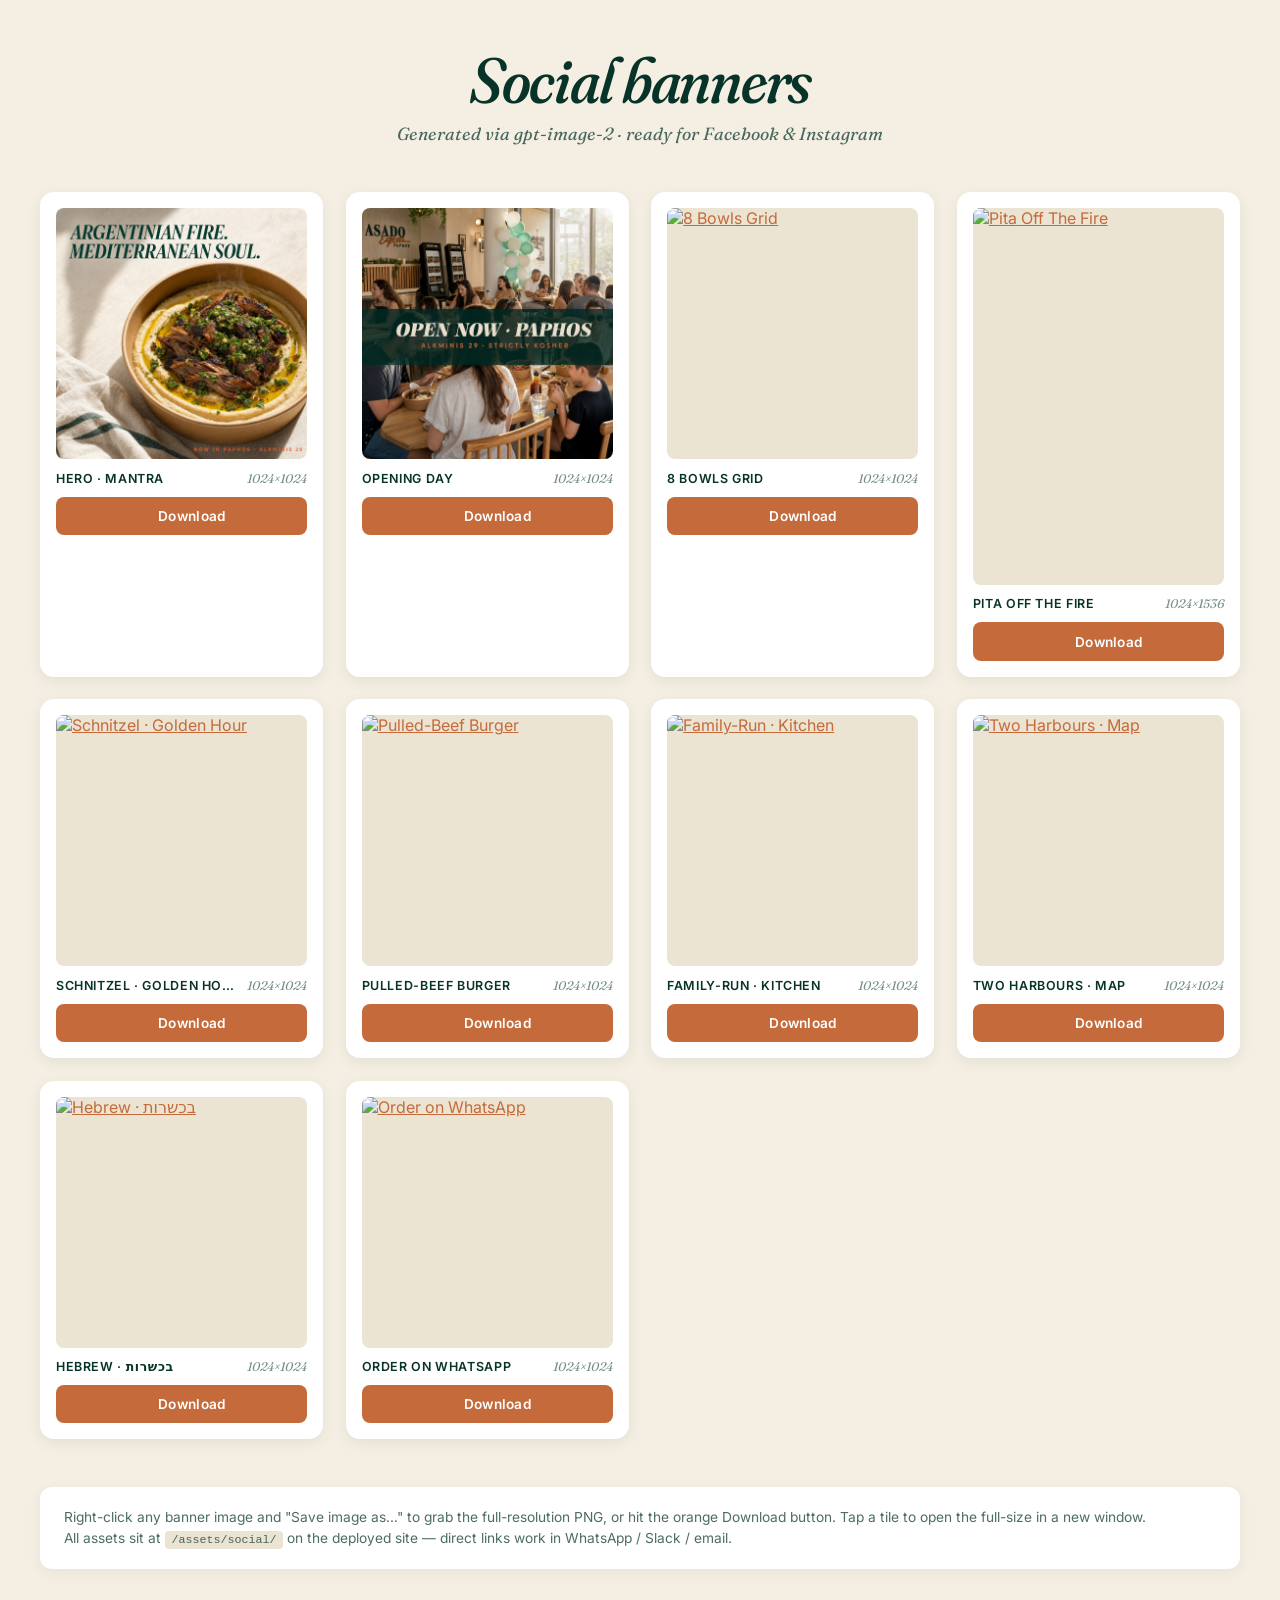
==== social.html @ c288ae0b "Social banner gallery: 10 IG/FB banners via gpt-image-2 + downloadable index page New page: /social." ====
<!doctype html>
<html lang="en" dir="ltr">
<head>
  <meta charset="utf-8" />
  <meta name="viewport" content="width=device-width, initial-scale=1" />
  <title>ASADO Express · Social banners</title>
  <meta name="robots" content="noindex" />
  <meta name="theme-color" content="#073329" />
  <link rel="icon" type="image/svg+xml" href="assets/icons/favicon.svg" />
  <link href="https://fonts.googleapis.com/css2?family=Fraunces:ital,opsz,wght@0,9..144,400..700;1,9..144,400..700&family=Inter:wght@400;500;600;700&display=swap" rel="stylesheet" />
  <style>
    :root {
      --teal: #073329;
      --teal-deep: #0c2f2c;
      --cream: #F5EFE3;
      --cream-deep: #ECE4D2;
      --terracotta: #C46A3B;
      --ink: #1A1A1A;
      --bone: #FFFFFF;
    }
    * { box-sizing: border-box; }
    body {
      margin: 0;
      font-family: 'Inter', system-ui, sans-serif;
      background: var(--cream);
      color: var(--ink);
      padding: 3rem 1.5rem 6rem;
    }
    header {
      max-width: 1200px;
      margin: 0 auto 3rem;
      text-align: center;
    }
    header h1 {
      font-family: 'Fraunces', Georgia, serif;
      font-style: italic;
      font-weight: 500;
      font-size: clamp(2.4rem, 1.6rem + 3vw, 4rem);
      font-variation-settings: "opsz" 144, "SOFT" 60;
      letter-spacing: -0.02em;
      line-height: 1;
      color: var(--teal);
      margin: 0 0 0.7rem;
    }
    header p {
      font-family: 'Fraunces', Georgia, serif;
      font-style: italic;
      font-size: 1.1rem;
      color: rgba(7, 51, 41, 0.72);
      margin: 0;
    }
    .grid {
      max-width: 1200px;
      margin: 0 auto;
      display: grid;
      grid-template-columns: repeat(auto-fill, minmax(260px, 1fr));
      gap: 1.4rem;
    }
    .banner {
      background: var(--bone);
      border-radius: 14px;
      padding: 1rem;
      box-shadow: 0 4px 14px rgba(7, 51, 41, 0.08);
      display: flex;
      flex-direction: column;
      gap: 0.7rem;
      transition: transform 240ms cubic-bezier(.2,.8,.2,1), box-shadow 240ms ease;
    }
    .banner:hover {
      transform: translateY(-3px);
      box-shadow: 0 14px 32px rgba(7, 51, 41, 0.14);
    }
    .banner-img {
      aspect-ratio: 1 / 1;
      border-radius: 8px;
      overflow: hidden;
      background: var(--cream-deep);
      position: relative;
    }
    .banner-img.portrait { aspect-ratio: 2 / 3; }
    .banner-img img {
      width: 100%;
      height: 100%;
      object-fit: cover;
      display: block;
    }
    .banner-meta {
      display: flex;
      justify-content: space-between;
      align-items: center;
      gap: 0.7rem;
    }
    .banner-name {
      font-size: 0.78rem;
      font-weight: 600;
      letter-spacing: 0.05em;
      text-transform: uppercase;
      color: var(--teal);
      flex: 1;
      min-width: 0;
      overflow: hidden;
      text-overflow: ellipsis;
      white-space: nowrap;
    }
    .banner-size {
      font-family: 'Fraunces', Georgia, serif;
      font-style: italic;
      font-size: 0.78rem;
      color: rgba(7, 51, 41, 0.55);
    }
    .download {
      display: inline-flex;
      align-items: center;
      justify-content: center;
      gap: 0.4rem;
      padding: 0.7rem;
      background: var(--terracotta);
      color: var(--bone);
      text-decoration: none;
      border-radius: 8px;
      font-weight: 600;
      font-size: 0.85rem;
      letter-spacing: 0.02em;
      transition: background 200ms ease, transform 200ms ease;
    }
    .download:hover {
      background: #A4552B;
      transform: translateY(-1px);
    }
    .download svg { width: 14px; height: 14px; }
    .meta-bar {
      max-width: 1200px;
      margin: 3rem auto 0;
      padding: 1.2rem 1.5rem;
      background: var(--bone);
      border-radius: 12px;
      font-size: 0.86rem;
      color: rgba(7, 51, 41, 0.72);
      line-height: 1.55;
      box-shadow: 0 4px 14px rgba(7, 51, 41, 0.06);
    }
    .meta-bar code {
      background: var(--cream-deep);
      padding: 0.1rem 0.4rem;
      border-radius: 4px;
      font-size: 0.85em;
    }
    a { color: var(--terracotta); }
  </style>
</head>
<body>
  <header>
    <h1>Social banners</h1>
    <p>Generated via gpt-image-2 · ready for Facebook & Instagram</p>
  </header>

  <div class="grid" id="grid"></div>

  <div class="meta-bar">
    Right-click any banner image and "Save image as…" to grab the full-resolution PNG, or hit the orange Download button. Tap a tile to open the full-size in a new window.<br/>
    All assets sit at <code>/assets/social/</code> on the deployed site — direct links work in WhatsApp / Slack / email.
  </div>

  <script>
    const banners = [
      { slug: '01-hero-mantra-square',     name: 'Hero · Mantra',          size: '1024×1024' },
      { slug: '02-opening-now-square',     name: 'Opening Day',            size: '1024×1024' },
      { slug: '03-bowls-grid-square',      name: '8 Bowls Grid',           size: '1024×1024' },
      { slug: '04-pita-fire-portrait',    name: 'Pita Off The Fire',      size: '1024×1536', portrait: true },
      { slug: '05-schnitzel-square',       name: 'Schnitzel · Golden Hour', size: '1024×1024' },
      { slug: '06-burger-mood-square',     name: 'Pulled-Beef Burger',     size: '1024×1024' },
      { slug: '07-family-run-square',      name: 'Family-Run · Kitchen',   size: '1024×1024' },
      { slug: '08-two-harbours-square',    name: 'Two Harbours · Map',     size: '1024×1024' },
      { slug: '09-hebrew-kosher-square',   name: 'Hebrew · בכשרות',         size: '1024×1024' },
      { slug: '10-whatsapp-order-square',  name: 'Order on WhatsApp',      size: '1024×1024' },
    ];
    const grid = document.getElementById('grid');
    banners.forEach(b => {
      const el = document.createElement('article');
      el.className = 'banner';
      el.innerHTML = `
        <a class="banner-img${b.portrait ? ' portrait' : ''}" href="assets/social/${b.slug}.png" target="_blank" rel="noopener">
          <img src="assets/social/${b.slug}.png" alt="${b.name}" loading="lazy" />
        </a>
        <div class="banner-meta">
          <span class="banner-name">${b.name}</span>
          <span class="banner-size">${b.size}</span>
        </div>
        <a class="download" href="assets/social/${b.slug}.png" download>
          <svg viewBox="0 0 24 24" fill="currentColor" aria-hidden="true"><path d="M12 3v12m0 0l-4-4m4 4l4-4M5 21h14"/></svg>
          Download
        </a>`;
      grid.appendChild(el);
    });
  </script>
</body>
</html>
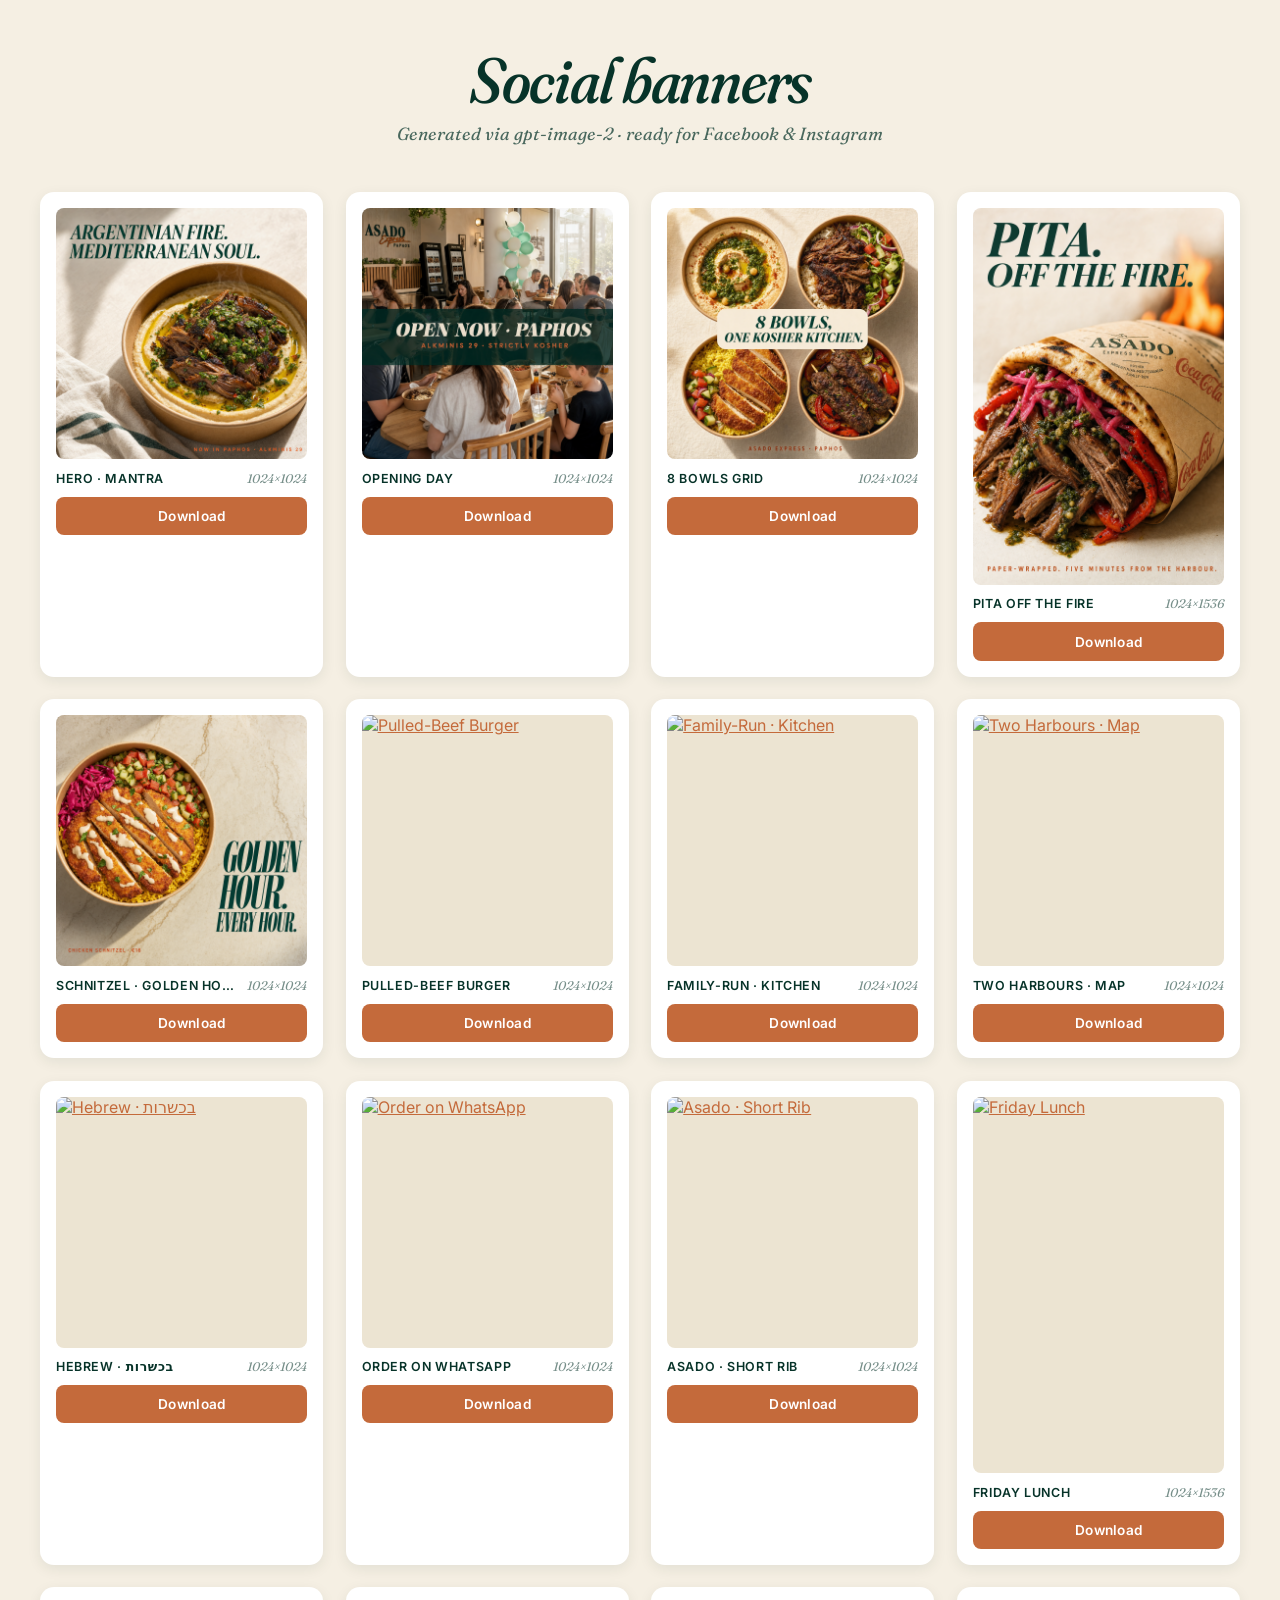
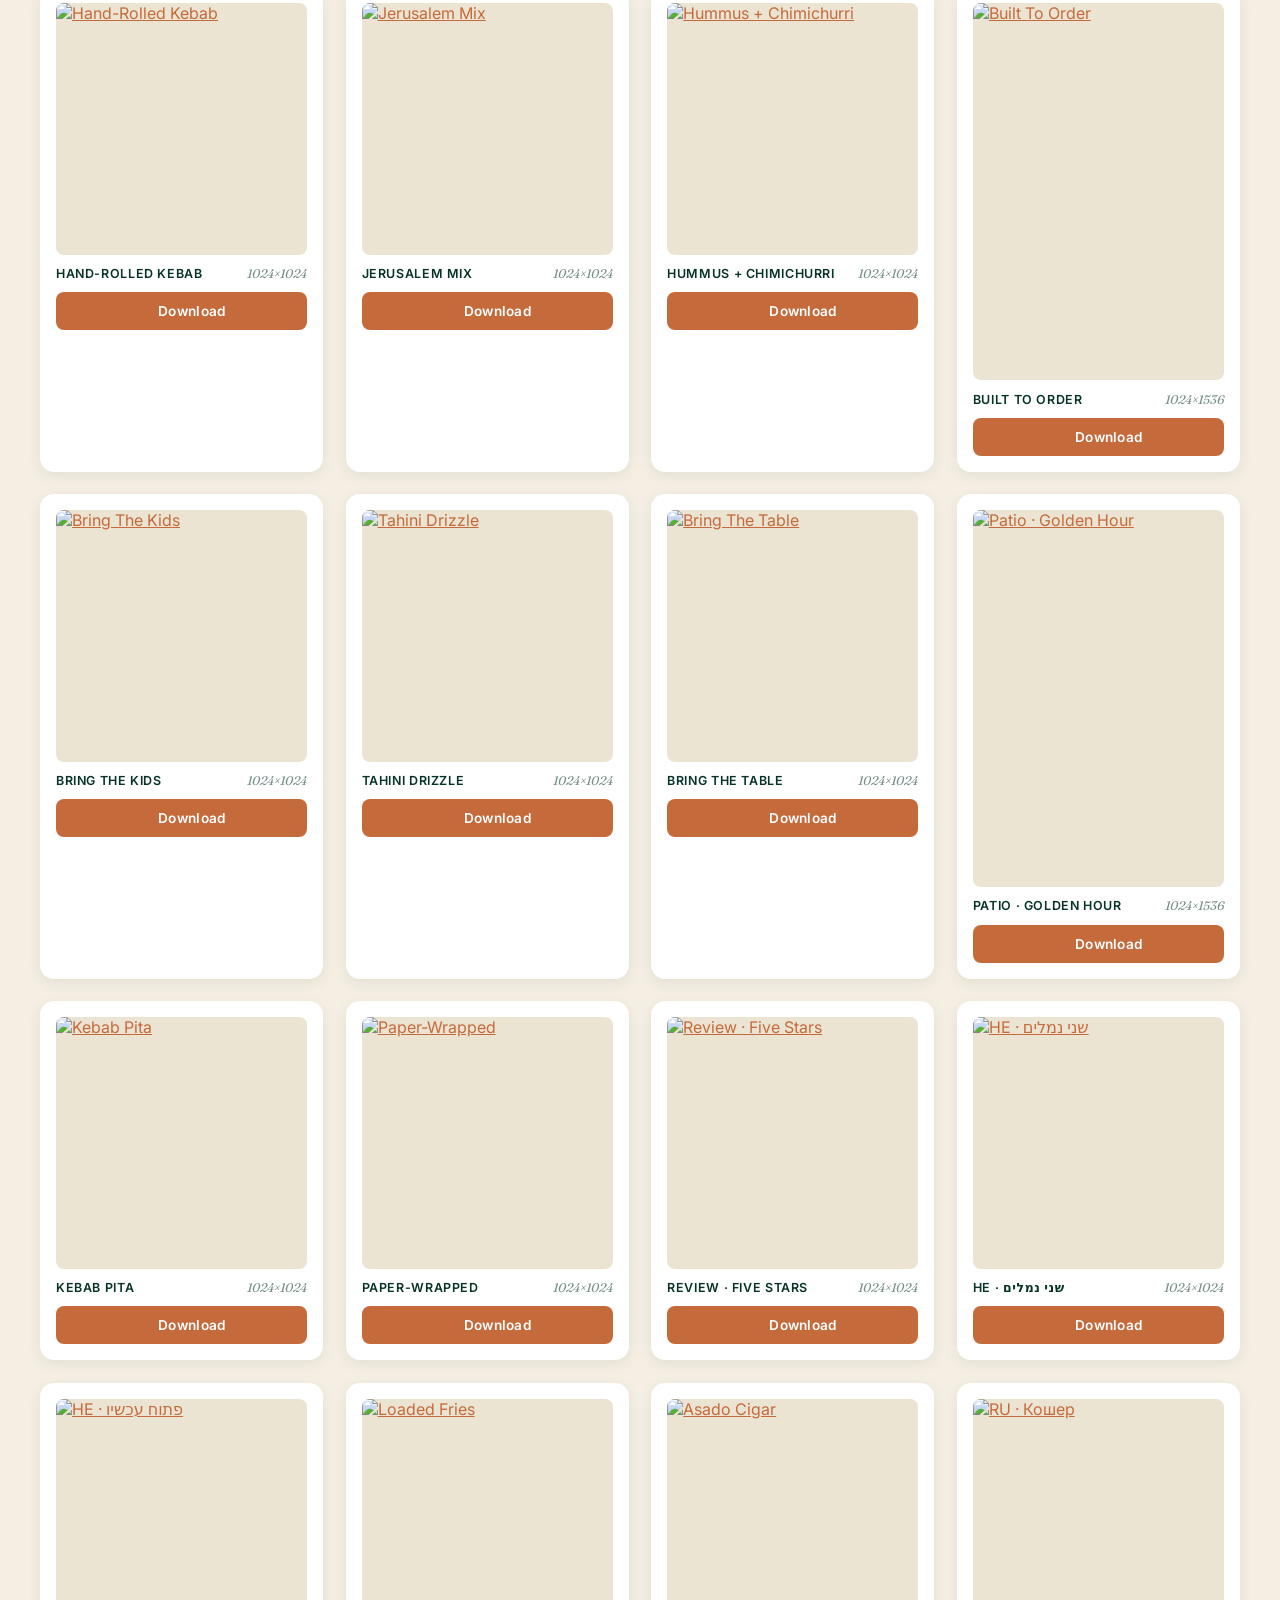
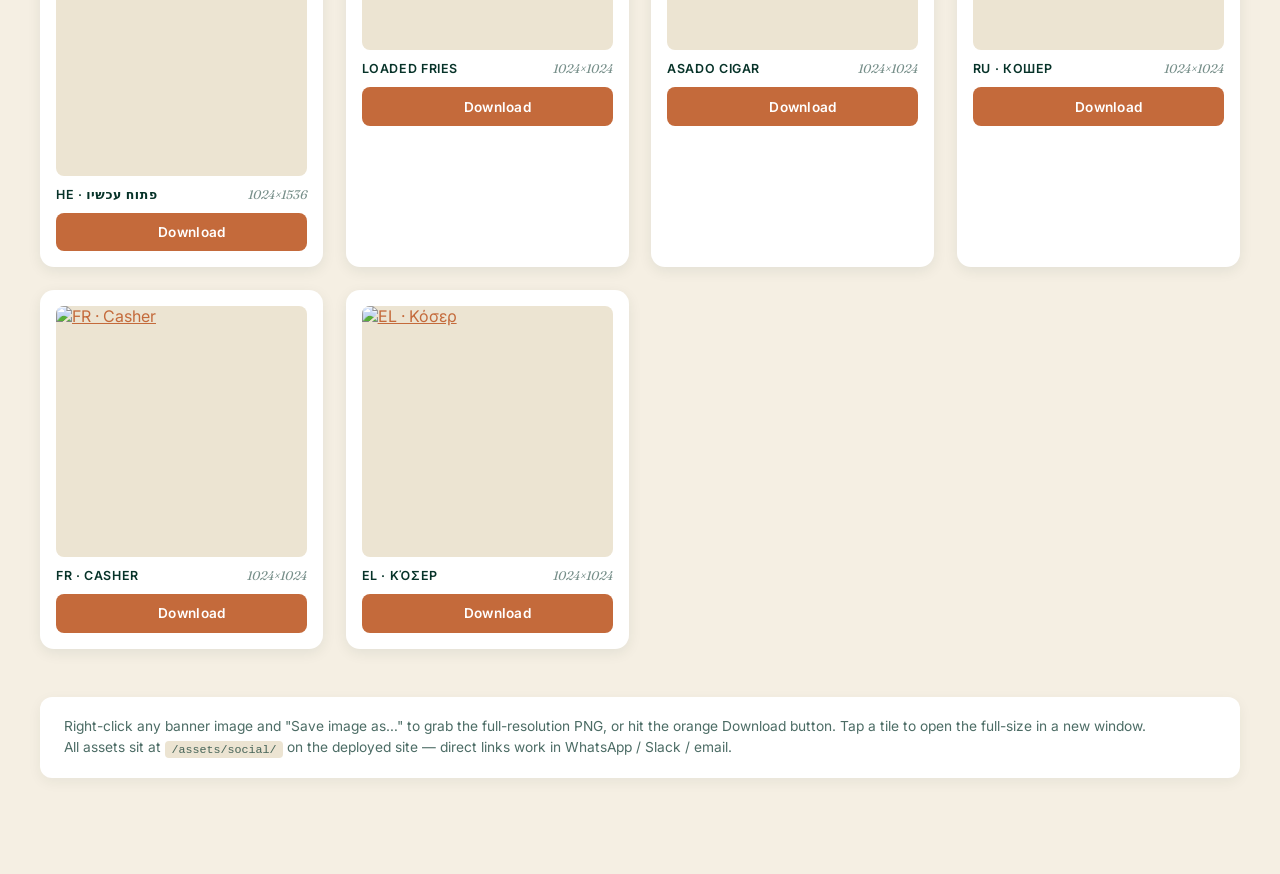
==== commit 08fadf0f: "Social banners batch 2: 20 more concepts (11-30) in parallel Brings total to 30 banners. New concept" ====
--- a/social.html
+++ b/social.html
@@ -163,16 +163,36 @@
 
   <script>
     const banners = [
-      { slug: '01-hero-mantra-square',     name: 'Hero · Mantra',          size: '1024×1024' },
-      { slug: '02-opening-now-square',     name: 'Opening Day',            size: '1024×1024' },
-      { slug: '03-bowls-grid-square',      name: '8 Bowls Grid',           size: '1024×1024' },
-      { slug: '04-pita-fire-portrait',    name: 'Pita Off The Fire',      size: '1024×1536', portrait: true },
-      { slug: '05-schnitzel-square',       name: 'Schnitzel · Golden Hour', size: '1024×1024' },
-      { slug: '06-burger-mood-square',     name: 'Pulled-Beef Burger',     size: '1024×1024' },
-      { slug: '07-family-run-square',      name: 'Family-Run · Kitchen',   size: '1024×1024' },
-      { slug: '08-two-harbours-square',    name: 'Two Harbours · Map',     size: '1024×1024' },
-      { slug: '09-hebrew-kosher-square',   name: 'Hebrew · בכשרות',         size: '1024×1024' },
-      { slug: '10-whatsapp-order-square',  name: 'Order on WhatsApp',      size: '1024×1024' },
+      { slug: '01-hero-mantra-square',      name: 'Hero · Mantra',           size: '1024×1024' },
+      { slug: '02-opening-now-square',      name: 'Opening Day',             size: '1024×1024' },
+      { slug: '03-bowls-grid-square',       name: '8 Bowls Grid',            size: '1024×1024' },
+      { slug: '04-pita-fire-portrait',     name: 'Pita Off The Fire',       size: '1024×1536', portrait: true },
+      { slug: '05-schnitzel-square',        name: 'Schnitzel · Golden Hour', size: '1024×1024' },
+      { slug: '06-burger-mood-square',      name: 'Pulled-Beef Burger',      size: '1024×1024' },
+      { slug: '07-family-run-square',       name: 'Family-Run · Kitchen',    size: '1024×1024' },
+      { slug: '08-two-harbours-square',     name: 'Two Harbours · Map',      size: '1024×1024' },
+      { slug: '09-hebrew-kosher-square',    name: 'Hebrew · בכשרות',          size: '1024×1024' },
+      { slug: '10-whatsapp-order-square',   name: 'Order on WhatsApp',       size: '1024×1024' },
+      { slug: '11-asado-shortrib-square',   name: 'Asado · Short Rib',       size: '1024×1024' },
+      { slug: '12-friday-lunch-portrait',   name: 'Friday Lunch',            size: '1024×1536', portrait: true },
+      { slug: '13-kebab-handrolled-square', name: 'Hand-Rolled Kebab',       size: '1024×1024' },
+      { slug: '14-jerusalem-mix-square',    name: 'Jerusalem Mix',           size: '1024×1024' },
+      { slug: '15-hummus-chimichurri-macro',name: 'Hummus + Chimichurri',    size: '1024×1024' },
+      { slug: '16-built-to-order-portrait', name: 'Built To Order',          size: '1024×1536', portrait: true },
+      { slug: '17-bring-the-kids-square',   name: 'Bring The Kids',          size: '1024×1024' },
+      { slug: '18-tahini-drizzle-square',   name: 'Tahini Drizzle',          size: '1024×1024' },
+      { slug: '19-bring-the-table-square',  name: 'Bring The Table',         size: '1024×1024' },
+      { slug: '20-patio-golden-portrait',   name: 'Patio · Golden Hour',     size: '1024×1536', portrait: true },
+      { slug: '21-kebab-pita-square',       name: 'Kebab Pita',              size: '1024×1024' },
+      { slug: '22-paper-wrapped-square',    name: 'Paper-Wrapped',           size: '1024×1024' },
+      { slug: '23-review-five-stars-square',name: 'Review · Five Stars',     size: '1024×1024' },
+      { slug: '24-hebrew-two-harbours-square', name: 'HE · שני נמלים',       size: '1024×1024' },
+      { slug: '25-hebrew-open-now-portrait', name: 'HE · פתוח עכשיו',         size: '1024×1536', portrait: true },
+      { slug: '26-loaded-fries-square',     name: 'Loaded Fries',            size: '1024×1024' },
+      { slug: '27-asado-cigar-square',      name: 'Asado Cigar',             size: '1024×1024' },
+      { slug: '28-russian-square',          name: 'RU · Кошер',              size: '1024×1024' },
+      { slug: '29-french-square',           name: 'FR · Casher',             size: '1024×1024' },
+      { slug: '30-greek-square',            name: 'EL · Κόσερ',              size: '1024×1024' },
     ];
     const grid = document.getElementById('grid');
     banners.forEach(b => {
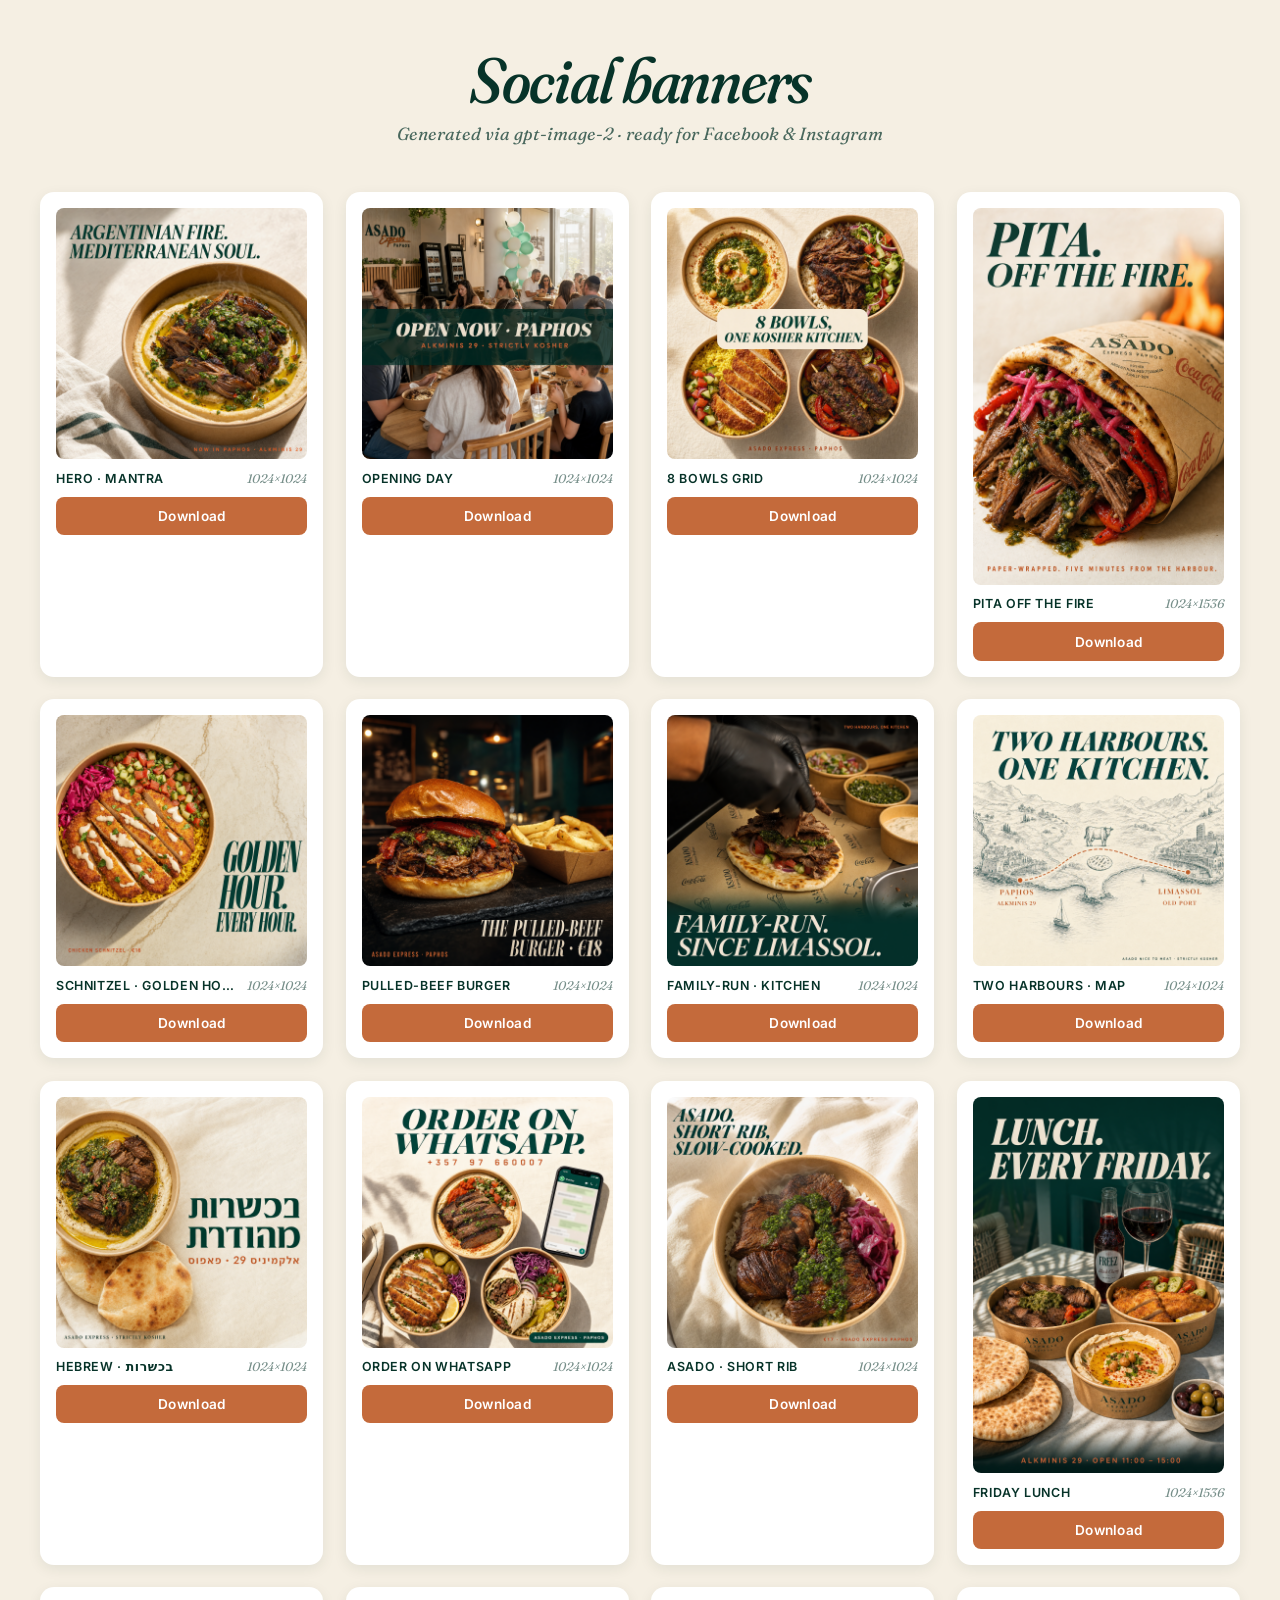
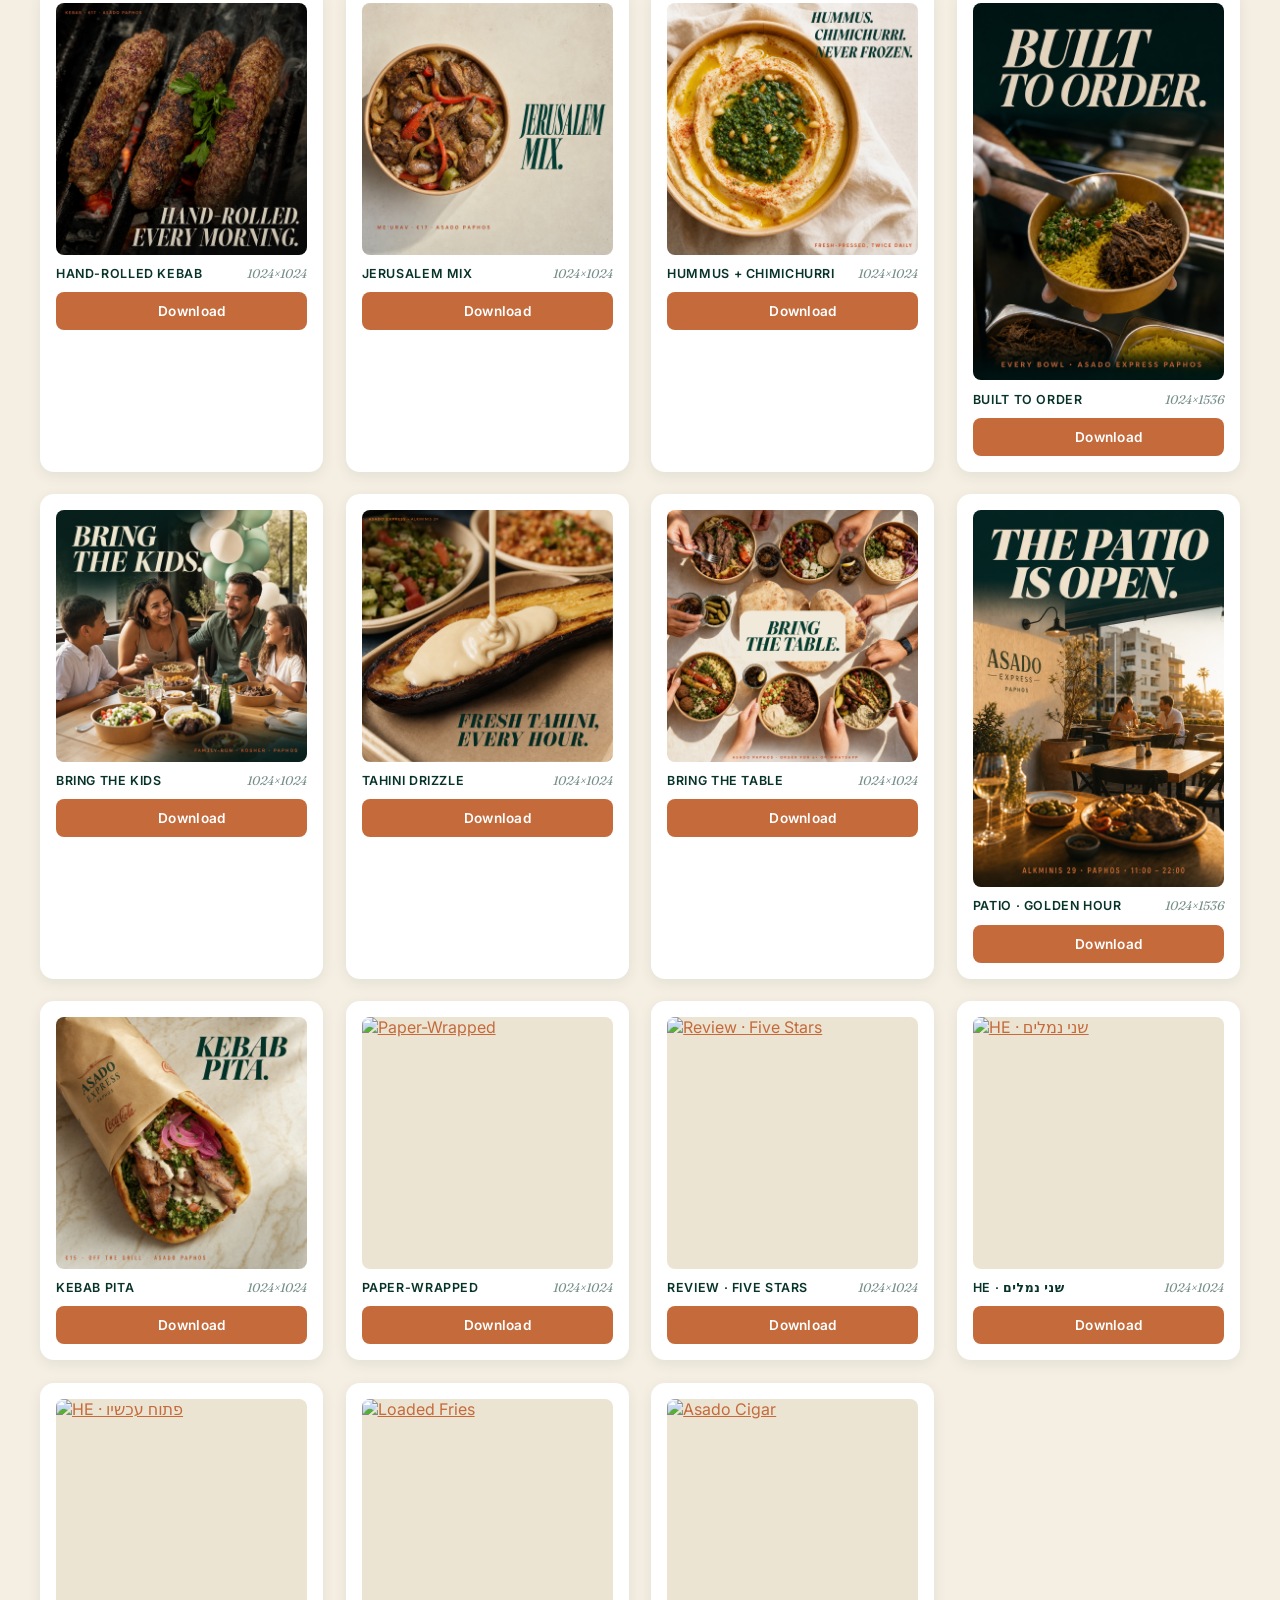
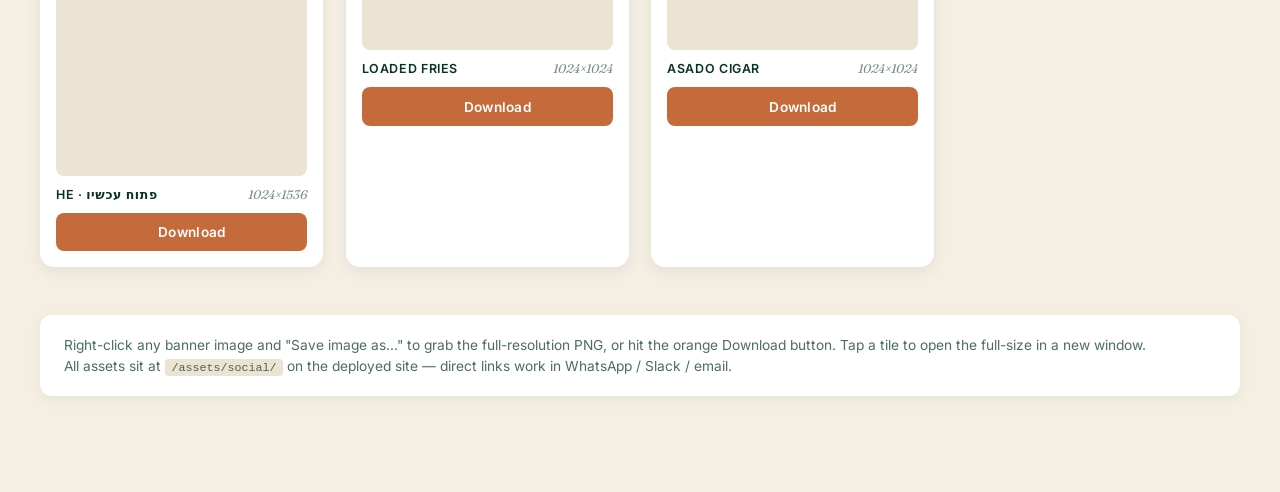
==== commit 85c5ed0c: "Drop RU/FR/EL banners — Hebrew + English only Per Alon: only English and Hebrew banners. Dropping 28" ====
--- a/social.html
+++ b/social.html
@@ -190,9 +190,6 @@
       { slug: '25-hebrew-open-now-portrait', name: 'HE · פתוח עכשיו',         size: '1024×1536', portrait: true },
       { slug: '26-loaded-fries-square',     name: 'Loaded Fries',            size: '1024×1024' },
       { slug: '27-asado-cigar-square',      name: 'Asado Cigar',             size: '1024×1024' },
-      { slug: '28-russian-square',          name: 'RU · Кошер',              size: '1024×1024' },
-      { slug: '29-french-square',           name: 'FR · Casher',             size: '1024×1024' },
-      { slug: '30-greek-square',            name: 'EL · Κόσερ',              size: '1024×1024' },
     ];
     const grid = document.getElementById('grid');
     banners.forEach(b => {
